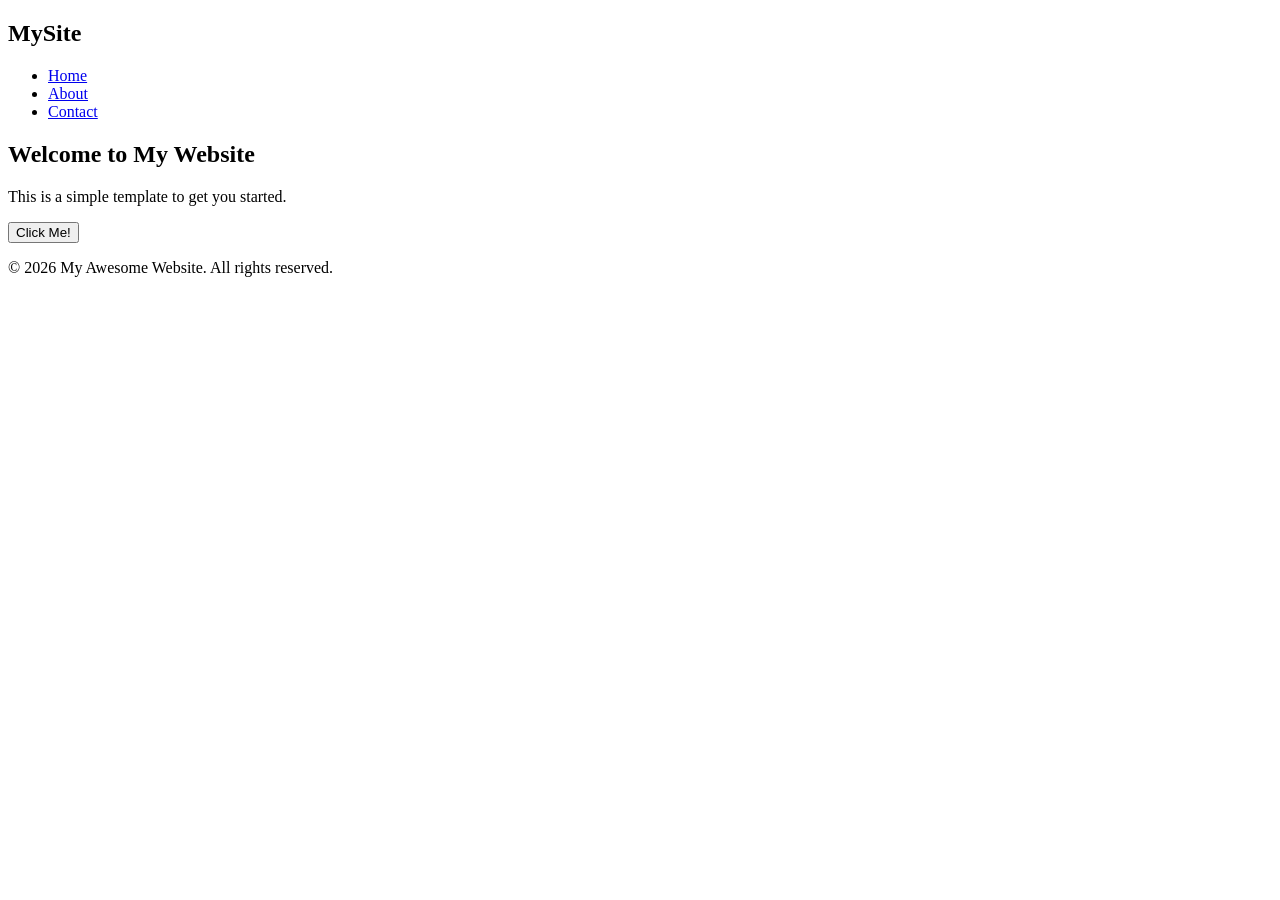
==== index.html @ 42b1008e "Update index.html" ====
<!DOCTYPE html>
<html lang="en">
<head>
    <meta charset="UTF-8">
    <meta name="viewport" content="width=device-width, initial-scale=1.0">
    <title>My Awesome Website</title>
    <link rel="stylesheet" href="style.css">
</head>
<body>

    <header>
        <nav>
            <h2>MySite</h2>
            <ul>
                <li><a href="#home">Home</a></li>
                <li><a href="#about">About</a></li>
                <li><a href="#contact">Contact</a></li>
            </ul>
        </nav>
    </header>

    <main>
        <section id="home" class="hero">
            <h1>Welcome to My Website</h1>
            <p>This is a simple template to get you started.</p>
            <button id="alertBtn">Click Me!</button>
        </section>
    </main>

    <footer>
        <p>&copy; 2026 My Awesome Website. All rights reserved.</p>
    </footer>

    <script src="script.js"></script>
</body>
</html>
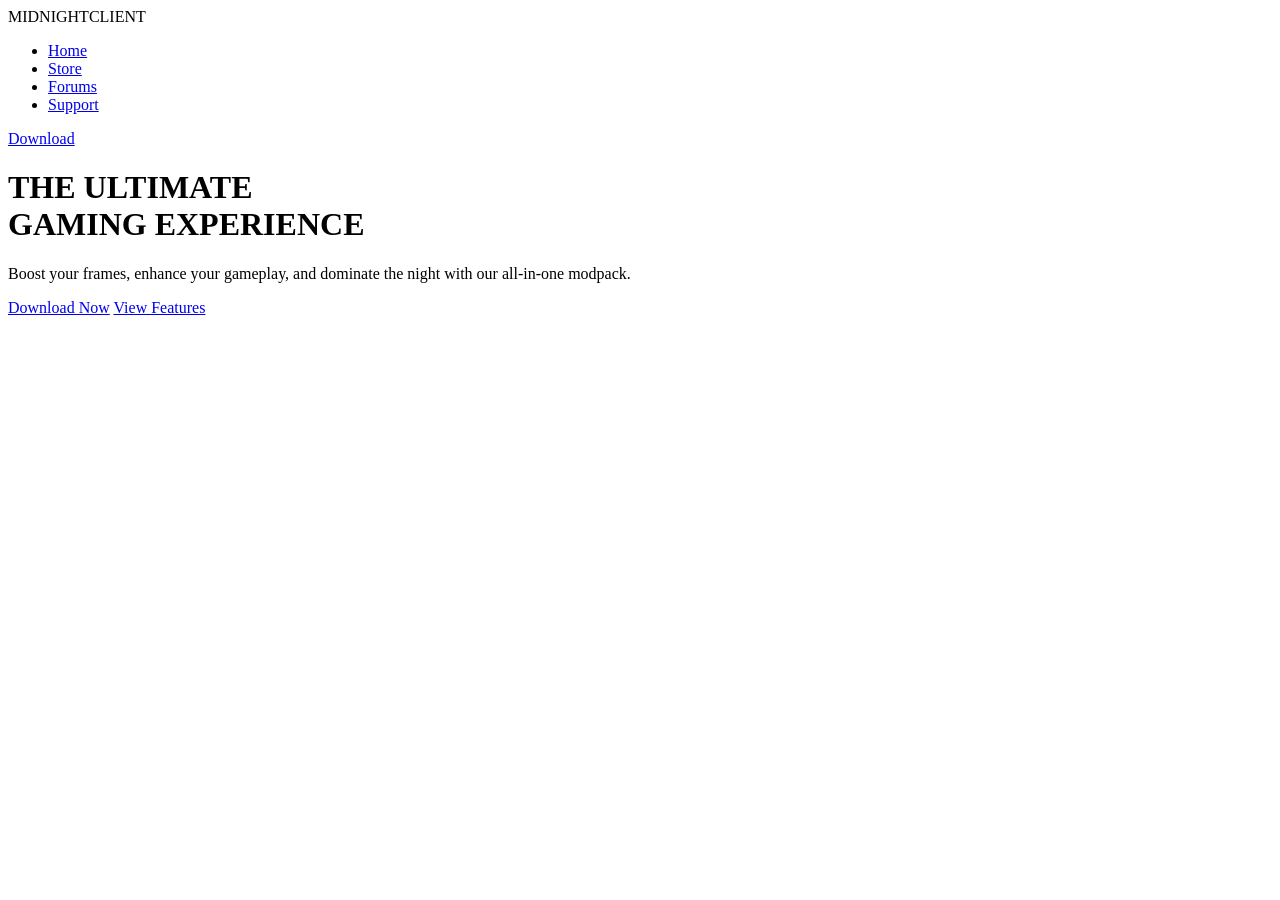
==== commit 4aaa9e45: "Update index.html" ====
--- a/index.html
+++ b/index.html
@@ -1,38 +1,39 @@
-
-
 <!DOCTYPE html>
 <html lang="en">
 <head>
     <meta charset="UTF-8">
     <meta name="viewport" content="width=device-width, initial-scale=1.0">
-    <title>My Awesome Website</title>
+    <title>Midnight Client</title>
     <link rel="stylesheet" href="style.css">
+    <!-- Importing a bold, clean font -->
+    <link href="https://fonts.googleapis.com/css2?family=Montserrat:wght@400;700;900&display=swap" rel="stylesheet">
 </head>
 <body>
 
-    <header>
-        <nav>
-            <h2>MySite</h2>
-            <ul>
-                <li><a href="#home">Home</a></li>
-                <li><a href="#about">About</a></li>
-                <li><a href="#contact">Contact</a></li>
-            </ul>
-        </nav>
-    </header>
+    <!-- Glass Navbar -->
+    <nav class="glass-nav">
+        <div class="logo">MIDNIGHT<span>CLIENT</span></div>
+        <ul class="nav-links">
+            <li><a href="#">Home</a></li>
+            <li><a href="#">Store</a></li>
+            <li><a href="#">Forums</a></li>
+            <li><a href="#">Support</a></li>
+        </ul>
+        <a href="#" class="glass-btn small-btn">Download</a>
+    </nav>
 
-    <main>
-        <section id="home" class="hero">
-            <h1>Welcome to My Website</h1>
-            <p>This is a simple template to get you started.</p>
-            <button id="alertBtn">Click Me!</button>
-        </section>
+    <!-- Hero Section -->
+    <main class="hero">
+        <div class="hero-content">
+            <h1>THE ULTIMATE<br><span>GAMING EXPERIENCE</span></h1>
+            <p>Boost your frames, enhance your gameplay, and dominate the night with our all-in-one modpack.</p>
+            <div class="hero-buttons">
+                <a href="#" class="glass-btn primary-btn">Download Now</a>
+                <a href="#" class="glass-btn secondary-btn">View Features</a>
+            </div>
+        </div>
     </main>
-
-    <footer>
-        <p>&copy; 2026 My Awesome Website. All rights reserved.</p>
-    </footer>
-
+    
     <script src="script.js"></script>
 </body>
 </html>
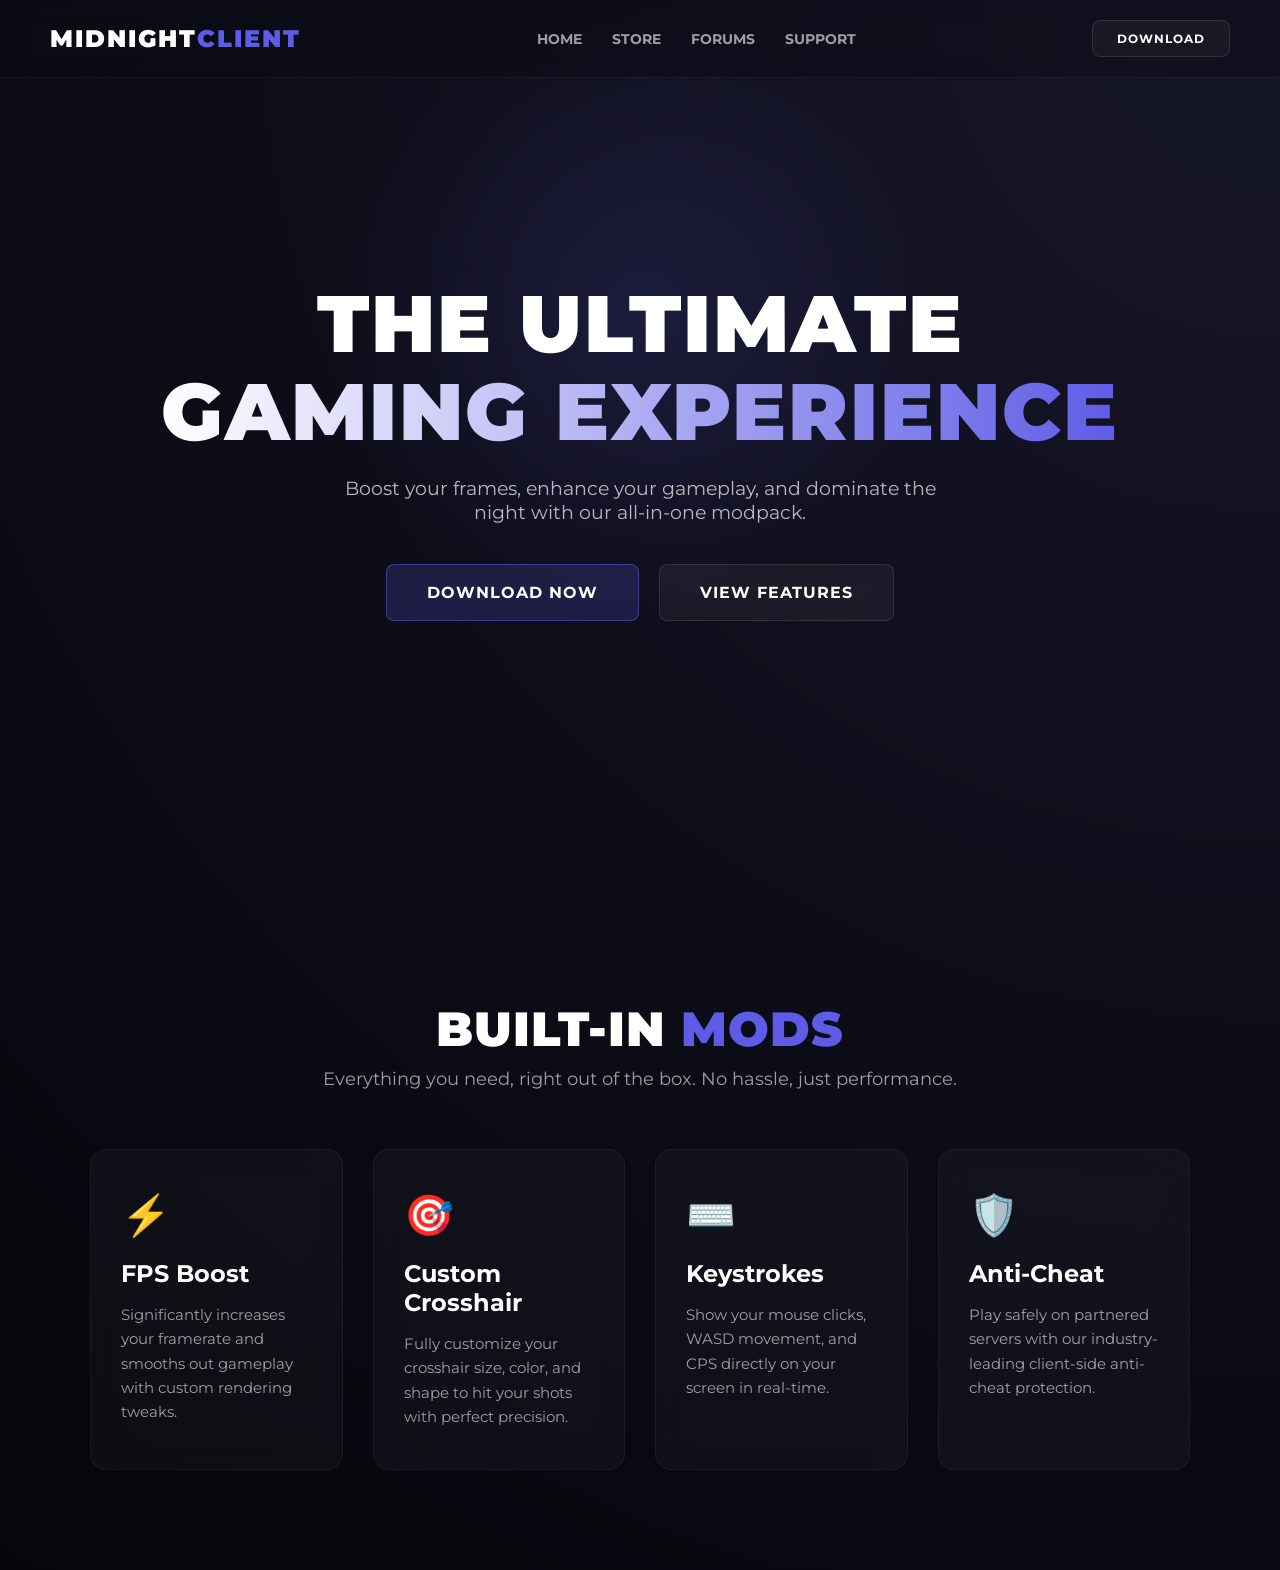
==== commit 8c9a67d3: "Update index.html" ====
--- a/index.html
+++ b/index.html
@@ -4,13 +4,300 @@
     <meta charset="UTF-8">
     <meta name="viewport" content="width=device-width, initial-scale=1.0">
     <title>Midnight Client</title>
-    <link rel="stylesheet" href="style.css">
-    <!-- Importing a bold, clean font -->
     <link href="https://fonts.googleapis.com/css2?family=Montserrat:wght@400;700;900&display=swap" rel="stylesheet">
+    
+    <style>
+        /* Reset & Fonts */
+        * {
+            margin: 0;
+            padding: 0;
+            box-sizing: border-box;
+            font-family: 'Montserrat', sans-serif;
+        }
+
+        /* Midnight Theme Background */
+        body {
+            background: radial-gradient(circle at top right, #16162a 0%, #05050a 100%);
+            color: #ffffff;
+            min-height: 100vh;
+            overflow-x: hidden;
+            position: relative;
+        }
+
+        /* Subtle ambient background glow */
+        body::before {
+            content: '';
+            position: absolute;
+            top: 20%;
+            left: 50%;
+            width: 600px;
+            height: 600px;
+            background: radial-gradient(circle, rgba(94, 92, 230, 0.15) 0%, rgba(0,0,0,0) 70%);
+            transform: translate(-50%, -50%);
+            z-index: -1;
+        }
+
+        /* Glass Navbar */
+        .glass-nav {
+            display: flex;
+            justify-content: space-between;
+            align-items: center;
+            padding: 20px 50px;
+            position: fixed;
+            width: 100%;
+            top: 0;
+            z-index: 100;
+            background: rgba(10, 10, 18, 0.4);
+            backdrop-filter: blur(12px);
+            -webkit-backdrop-filter: blur(12px);
+            border-bottom: 1px solid rgba(255, 255, 255, 0.05);
+        }
+
+        .logo {
+            font-size: 24px;
+            font-weight: 900;
+            letter-spacing: 2px;
+        }
+
+        .logo span {
+            color: #5e5ce6;
+        }
+
+        .nav-links {
+            display: flex;
+            list-style: none;
+            gap: 30px;
+        }
+
+        .nav-links a {
+            color: rgba(255, 255, 255, 0.6);
+            text-decoration: none;
+            font-weight: 700;
+            font-size: 14px;
+            text-transform: uppercase;
+            transition: color 0.3s ease;
+        }
+
+        .nav-links a:hover {
+            color: #ffffff;
+        }
+
+        /* Glass Buttons */
+        .glass-btn {
+            display: inline-block;
+            text-decoration: none;
+            color: #ffffff;
+            font-weight: 700;
+            text-transform: uppercase;
+            letter-spacing: 1px;
+            background: rgba(255, 255, 255, 0.05);
+            backdrop-filter: blur(10px);
+            -webkit-backdrop-filter: blur(10px);
+            border: 1px solid rgba(255, 255, 255, 0.1);
+            border-radius: 8px;
+            transition: all 0.3s ease;
+            cursor: pointer;
+            position: relative;
+            overflow: hidden;
+        }
+
+        .glass-btn::before {
+            content: '';
+            position: absolute;
+            top: 0; left: -100%; width: 50%; height: 100%;
+            background: linear-gradient(to right, rgba(255,255,255,0) 0%, rgba(255,255,255,0.1) 50%, rgba(255,255,255,0) 100%);
+            transform: skewX(-25deg);
+            transition: all 0.5s ease;
+        }
+
+        .glass-btn:hover::before {
+            left: 150%;
+        }
+
+        .glass-btn:hover {
+            background: rgba(255, 255, 255, 0.1);
+            border: 1px solid rgba(255, 255, 255, 0.2);
+            box-shadow: 0 0 20px rgba(94, 92, 230, 0.4);
+            transform: translateY(-2px);
+        }
+
+        .small-btn {
+            padding: 10px 24px;
+            font-size: 12px;
+        }
+
+        .primary-btn {
+            padding: 18px 40px;
+            font-size: 16px;
+            background: rgba(94, 92, 230, 0.2);
+            border: 1px solid rgba(94, 92, 230, 0.5);
+        }
+
+        .primary-btn:hover {
+            background: rgba(94, 92, 230, 0.4);
+        }
+
+        .secondary-btn {
+            padding: 18px 40px;
+            font-size: 16px;
+        }
+
+        /* Hero Section */
+        .hero {
+            height: 100vh;
+            display: flex;
+            align-items: center;
+            justify-content: center;
+            text-align: center;
+            padding: 0 20px;
+        }
+
+        .hero-content h1 {
+            font-size: 5rem;
+            font-weight: 900;
+            line-height: 1.1;
+            margin-bottom: 20px;
+            letter-spacing: 2px;
+        }
+
+        .hero-content h1 span {
+            background: linear-gradient(90deg, #ffffff, #5e5ce6);
+            -webkit-background-clip: text;
+            -webkit-text-fill-color: transparent;
+        }
+
+        .hero-content p {
+            font-size: 1.2rem;
+            color: rgba(255, 255, 255, 0.7);
+            margin-bottom: 40px;
+            max-width: 600px;
+            margin-left: auto;
+            margin-right: auto;
+        }
+
+        .hero-buttons {
+            display: flex;
+            justify-content: center;
+            gap: 20px;
+        }
+
+        /* Features Section */
+        .features {
+            padding: 100px 50px;
+            max-width: 1200px;
+            margin: 0 auto;
+        }
+
+        .features-header {
+            text-align: center;
+            margin-bottom: 60px;
+        }
+
+        .features-header h2 {
+            font-size: 3rem;
+            font-weight: 900;
+            letter-spacing: 1px;
+        }
+
+        .features-header h2 span {
+            color: #5e5ce6;
+        }
+
+        .features-header p {
+            color: rgba(255, 255, 255, 0.6);
+            margin-top: 10px;
+            font-size: 1.1rem;
+        }
+
+        /* Responsive Grid Layout */
+        .features-grid {
+            display: grid;
+            grid-template-columns: repeat(auto-fit, minmax(250px, 1fr));
+            gap: 30px;
+        }
+
+        /* Glassmorphism Cards */
+        .glass-card {
+            background: rgba(255, 255, 255, 0.03);
+            backdrop-filter: blur(16px);
+            -webkit-backdrop-filter: blur(16px);
+            border: 1px solid rgba(255, 255, 255, 0.05);
+            border-radius: 16px;
+            padding: 40px 30px;
+            transition: all 0.4s ease;
+            position: relative;
+            overflow: hidden;
+            cursor: default;
+        }
+
+        .glass-card::before {
+            content: '';
+            position: absolute;
+            top: -50%; 
+            left: -50%; 
+            width: 200%; 
+            height: 200%;
+            background: radial-gradient(circle, rgba(94, 92, 230, 0.15) 0%, rgba(0,0,0,0) 60%);
+            opacity: 0;
+            transition: opacity 0.4s ease;
+            pointer-events: none;
+            z-index: 0;
+        }
+
+        .glass-card:hover::before {
+            opacity: 1;
+        }
+
+        .glass-card:hover {
+            transform: translateY(-10px);
+            border-color: rgba(94, 92, 230, 0.4);
+            box-shadow: 0 15px 30px rgba(0, 0, 0, 0.5), 0 0 20px rgba(94, 92, 230, 0.2);
+        }
+
+        .card-icon, .glass-card h3, .glass-card p {
+            position: relative;
+            z-index: 1;
+        }
+
+        .card-icon {
+            font-size: 2.5rem;
+            margin-bottom: 20px;
+        }
+
+        .glass-card h3 {
+            font-size: 1.5rem;
+            margin-bottom: 15px;
+            font-weight: 700;
+        }
+
+        .glass-card p {
+            color: rgba(255, 255, 255, 0.6);
+            font-size: 0.95rem;
+            line-height: 1.6;
+        }
+
+        /* Mobile Adjustments */
+        @media (max-width: 768px) {
+            .features {
+                padding: 60px 20px;
+            }
+            .features-header h2 {
+                font-size: 2.2rem;
+            }
+            .hero-content h1 {
+                font-size: 3rem;
+            }
+            .nav-links {
+                display: none; /* Hides links on small screens for cleaner look */
+            }
+            .hero-buttons {
+                flex-direction: column;
+            }
+        }
+    </style>
 </head>
 <body>
 
-    <!-- Glass Navbar -->
     <nav class="glass-nav">
         <div class="logo">MIDNIGHT<span>CLIENT</span></div>
         <ul class="nav-links">
@@ -22,18 +309,70 @@
         <a href="#" class="glass-btn small-btn">Download</a>
     </nav>
 
-    <!-- Hero Section -->
     <main class="hero">
         <div class="hero-content">
             <h1>THE ULTIMATE<br><span>GAMING EXPERIENCE</span></h1>
             <p>Boost your frames, enhance your gameplay, and dominate the night with our all-in-one modpack.</p>
             <div class="hero-buttons">
                 <a href="#" class="glass-btn primary-btn">Download Now</a>
-                <a href="#" class="glass-btn secondary-btn">View Features</a>
+                <a href="#features" class="glass-btn secondary-btn">View Features</a>
             </div>
         </div>
     </main>
+
+    <section class="features" id="features">
+        <div class="features-header">
+            <h2>BUILT-IN <span>MODS</span></h2>
+            <p>Everything you need, right out of the box. No hassle, just performance.</p>
+        </div>
+        
+        <div class="features-grid">
+            <div class="glass-card">
+                <div class="card-icon">⚡</div>
+                <h3>FPS Boost</h3>
+                <p>Significantly increases your framerate and smooths out gameplay with custom rendering tweaks.</p>
+            </div>
+            
+            <div class="glass-card">
+                <div class="card-icon">🎯</div>
+                <h3>Custom Crosshair</h3>
+                <p>Fully customize your crosshair size, color, and shape to hit your shots with perfect precision.</p>
+            </div>
+            
+            <div class="glass-card">
+                <div class="card-icon">⌨️</div>
+                <h3>Keystrokes</h3>
+                <p>Show your mouse clicks, WASD movement, and CPS directly on your screen in real-time.</p>
+            </div>
+            
+            <div class="glass-card">
+                <div class="card-icon">🛡️</div>
+                <h3>Anti-Cheat</h3>
+                <p>Play safely on partnered servers with our industry-leading client-side anti-cheat protection.</p>
+            </div>
+        </div>
+    </section>
     
-    <script src="script.js"></script>
+    <script>
+        document.addEventListener("DOMContentLoaded", () => {
+            const buttons = document.querySelectorAll('.glass-btn');
+
+            // Add a tactile "press" effect when clicking the glass buttons
+            buttons.forEach(btn => {
+                btn.addEventListener('mousedown', () => {
+                    btn.style.transform = 'translateY(2px) scale(0.98)';
+                });
+                
+                btn.addEventListener('mouseup', () => {
+                    btn.style.transform = 'translateY(-2px) scale(1)';
+                });
+                
+                btn.addEventListener('mouseleave', () => {
+                    // Resets the button if the user drags their mouse off while clicking
+                    btn.style.transform = 'translateY(0) scale(1)';
+                });
+            });
+        });
+    </script>
 </body>
 </html>
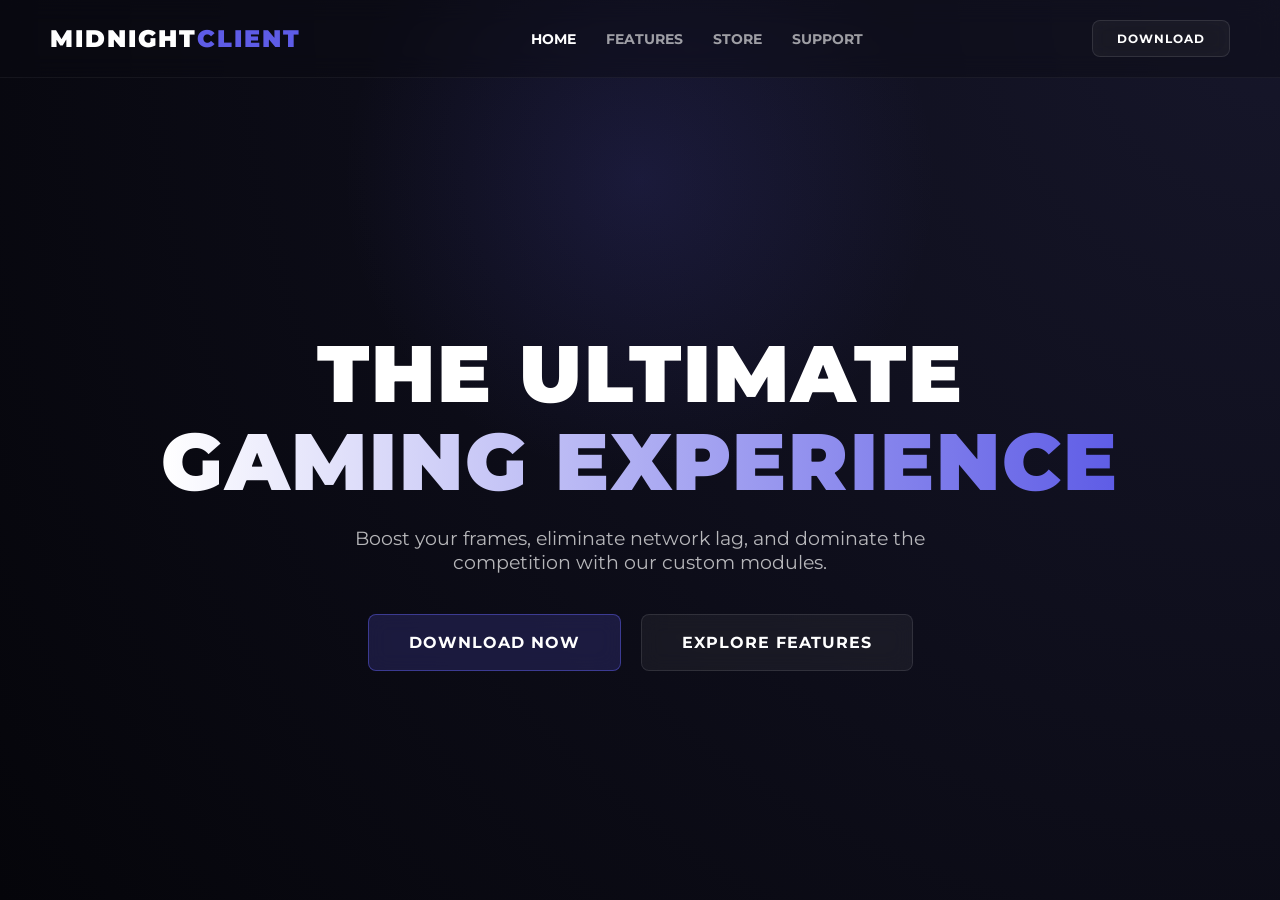
==== commit 069c07f1: "Update index.html" ====
--- a/index.html
+++ b/index.html
@@ -24,7 +24,7 @@
             position: relative;
         }
 
-        /* Subtle ambient background glow */
+        /* Ambient background glow */
         body::before {
             content: '';
             position: absolute;
@@ -57,6 +57,7 @@
             font-size: 24px;
             font-weight: 900;
             letter-spacing: 2px;
+            cursor: pointer;
         }
 
         .logo span {
@@ -76,10 +77,25 @@
             font-size: 14px;
             text-transform: uppercase;
             transition: color 0.3s ease;
-        }
-
-        .nav-links a:hover {
+            cursor: pointer;
+        }
+
+        .nav-links a:hover, .nav-links a.active-link {
             color: #ffffff;
+        }
+
+        /* Dynamic Page Handling */
+        .page {
+            display: none; /* Hidden by default */
+            opacity: 0;
+            transition: opacity 0.4s ease-in-out;
+            padding-top: 100px; /* Space for fixed navbar */
+            min-height: 100vh;
+        }
+
+        .page.active {
+            display: block; /* Show active page */
+            opacity: 1;
         }
 
         /* Glass Buttons */
@@ -142,9 +158,9 @@
             font-size: 16px;
         }
 
-        /* Hero Section */
+        /* HOME PAGE VIEW */
         .hero {
-            height: 100vh;
+            height: calc(100vh - 100px);
             display: flex;
             align-items: center;
             justify-content: center;
@@ -181,9 +197,9 @@
             gap: 20px;
         }
 
-        /* Features Section */
-        .features {
-            padding: 100px 50px;
+        /* FEATURES PAGE VIEW */
+        .features-container {
+            padding: 60px 50px;
             max-width: 1200px;
             margin: 0 auto;
         }
@@ -194,7 +210,7 @@
         }
 
         .features-header h2 {
-            font-size: 3rem;
+            font-size: 3.5rem;
             font-weight: 900;
             letter-spacing: 1px;
         }
@@ -206,19 +222,19 @@
         .features-header p {
             color: rgba(255, 255, 255, 0.6);
             margin-top: 10px;
-            font-size: 1.1rem;
-        }
-
-        /* Responsive Grid Layout */
+            font-size: 1.2rem;
+        }
+
+        /* Main Feature Highlights */
         .features-grid {
             display: grid;
-            grid-template-columns: repeat(auto-fit, minmax(250px, 1fr));
+            grid-template-columns: repeat(auto-fit, minmax(300px, 1fr));
             gap: 30px;
-        }
-
-        /* Glassmorphism Cards */
+            margin-bottom: 80px;
+        }
+
         .glass-card {
-            background: rgba(255, 255, 255, 0.03);
+            background: rgba(255, 255, 255, 0.02);
             backdrop-filter: blur(16px);
             -webkit-backdrop-filter: blur(16px);
             border: 1px solid rgba(255, 255, 255, 0.05);
@@ -227,70 +243,89 @@
             transition: all 0.4s ease;
             position: relative;
             overflow: hidden;
-            cursor: default;
-        }
-
-        .glass-card::before {
-            content: '';
-            position: absolute;
-            top: -50%; 
-            left: -50%; 
-            width: 200%; 
-            height: 200%;
-            background: radial-gradient(circle, rgba(94, 92, 230, 0.15) 0%, rgba(0,0,0,0) 60%);
-            opacity: 0;
-            transition: opacity 0.4s ease;
-            pointer-events: none;
-            z-index: 0;
-        }
-
-        .glass-card:hover::before {
-            opacity: 1;
         }
 
         .glass-card:hover {
-            transform: translateY(-10px);
+            transform: translateY(-8px);
             border-color: rgba(94, 92, 230, 0.4);
             box-shadow: 0 15px 30px rgba(0, 0, 0, 0.5), 0 0 20px rgba(94, 92, 230, 0.2);
         }
 
-        .card-icon, .glass-card h3, .glass-card p {
-            position: relative;
-            z-index: 1;
-        }
-
         .card-icon {
-            font-size: 2.5rem;
+            font-size: 3rem;
             margin-bottom: 20px;
+            display: inline-block;
         }
 
         .glass-card h3 {
-            font-size: 1.5rem;
+            font-size: 1.6rem;
             margin-bottom: 15px;
             font-weight: 700;
         }
 
         .glass-card p {
             color: rgba(255, 255, 255, 0.6);
-            font-size: 0.95rem;
+            font-size: 1rem;
             line-height: 1.6;
+        }
+
+        /* OS Compatibility Sector */
+        .os-section {
+            text-align: center;
+            background: rgba(255, 255, 255, 0.01);
+            border: 1px solid rgba(255, 255, 255, 0.03);
+            padding: 50px;
+            border-radius: 24px;
+            backdrop-filter: blur(10px);
+        }
+
+        .os-section h3 {
+            font-size: 2rem;
+            margin-bottom: 15px;
+            font-weight: 700;
+        }
+
+        .os-section p {
+            color: rgba(255, 255, 255, 0.5);
+            margin-bottom: 40px;
+        }
+
+        .os-grid {
+            display: flex;
+            justify-content: center;
+            gap: 25px;
+            flex-wrap: wrap;
+        }
+
+        .os-card {
+            padding: 20px 40px;
+            min-width: 200px;
+            text-align: center;
+        }
+
+        .os-icon {
+            font-size: 2rem;
+            margin-bottom: 10px;
         }
 
         /* Mobile Adjustments */
         @media (max-width: 768px) {
-            .features {
-                padding: 60px 20px;
+            .features-container {
+                padding: 40px 20px;
             }
             .features-header h2 {
-                font-size: 2.2rem;
+                font-size: 2.5rem;
             }
             .hero-content h1 {
-                font-size: 3rem;
+                font-size: 2.8rem;
             }
             .nav-links {
-                display: none; /* Hides links on small screens for cleaner look */
+                display: none; /* Kept simple for mobile layout */
             }
             .hero-buttons {
+                flex-direction: column;
+            }
+            .os-grid {
                 flex-direction: column;
             }
         }
@@ -299,65 +334,107 @@
 <body>
 
     <nav class="glass-nav">
-        <div class="logo">MIDNIGHT<span>CLIENT</span></div>
+        <div class="logo" onclick="switchPage('home')">MIDNIGHT<span>CLIENT</span></div>
         <ul class="nav-links">
-            <li><a href="#">Home</a></li>
+            <li><a id="nav-home" class="active-link" onclick="switchPage('home')">Home</a></li>
+            <li><a id="nav-features" onclick="switchPage('features')">Features</a></li>
             <li><a href="#">Store</a></li>
-            <li><a href="#">Forums</a></li>
             <li><a href="#">Support</a></li>
         </ul>
-        <a href="#" class="glass-btn small-btn">Download</a>
+        <a id="download-shortcut" onclick="switchPage('features')" class="glass-btn small-btn">Download</a>
     </nav>
 
-    <main class="hero">
-        <div class="hero-content">
-            <h1>THE ULTIMATE<br><span>GAMING EXPERIENCE</span></h1>
-            <p>Boost your frames, enhance your gameplay, and dominate the night with our all-in-one modpack.</p>
-            <div class="hero-buttons">
-                <a href="#" class="glass-btn primary-btn">Download Now</a>
-                <a href="#features" class="glass-btn secondary-btn">View Features</a>
+    <div id="page-home" class="page active">
+        <main class="hero">
+            <div class="hero-content">
+                <h1>THE ULTIMATE<br><span>GAMING EXPERIENCE</span></h1>
+                <p>Boost your frames, eliminate network lag, and dominate the competition with our custom modules.</p>
+                <div class="hero-buttons">
+                    <a onclick="switchPage('features')" class="glass-btn primary-btn">Download Now</a>
+                    <a onclick="switchPage('features')" class="glass-btn secondary-btn">Explore Features</a>
+                </div>
             </div>
-        </div>
-    </main>
-
-    <section class="features" id="features">
-        <div class="features-header">
-            <h2>BUILT-IN <span>MODS</span></h2>
-            <p>Everything you need, right out of the box. No hassle, just performance.</p>
-        </div>
-        
-        <div class="features-grid">
-            <div class="glass-card">
-                <div class="card-icon">⚡</div>
-                <h3>FPS Boost</h3>
-                <p>Significantly increases your framerate and smooths out gameplay with custom rendering tweaks.</p>
+        </main>
+    </div>
+
+    <div id="page-features" class="page">
+        <section class="features-container">
+            <div class="features-header">
+                <h2>CLIENT <span>FEATURES</span></h2>
+                <p>Engineered for competitive players who demand absolute performance.</p>
             </div>
             
-            <div class="glass-card">
-                <div class="card-icon">🎯</div>
-                <h3>Custom Crosshair</h3>
-                <p>Fully customize your crosshair size, color, and shape to hit your shots with perfect precision.</p>
+            <div class="features-grid">
+                <div class="glass-card">
+                    <span class="card-icon">🌐</span>
+                    <h3>Ping Booster</h3>
+                    <p>Optimizes network packets and stabilizes your connection route to game servers, heavily reducing registry delays and routing spikes.</p>
+                </div>
+                
+                <div class="glass-card">
+                    <span class="card-icon">⚡</span>
+                    <h3>FPS Booster</h3>
+                    <p>Features enhanced multithreaded rendering, optimized entities, and custom fast-math algorithms to triple your frame rate instantly.</p>
+                </div>
+                
+                <div class="glass-card">
+                    <span class="card-icon">⚙️</span>
+                    <h3>150+ Modules</h3>
+                    <p>Fully customize your UI, keystrokes, crosshairs, armor status, mini-maps, and HUD elements with a sprawling, toggleable mod repository.</p>
+                </div>
             </div>
-            
-            <div class="glass-card">
-                <div class="card-icon">⌨️</div>
-                <h3>Keystrokes</h3>
-                <p>Show your mouse clicks, WASD movement, and CPS directly on your screen in real-time.</p>
+
+            <div class="os-section">
+                <h3>Cross-Platform Deployment</h3>
+                <p>Midnight Client runs natively on your favorite operating systems with 0-setup installation processes.</p>
+                
+                <div class="os-grid">
+                    <div class="glass-btn os-card">
+                        <div class="os-icon">🪟</div>
+                        <div>Windows OS</div>
+                    </div>
+                    <div class="glass-btn os-card">
+                        <div class="os-icon">🍏</div>
+                        <div>macOS</div>
+                    </div>
+                    <div class="glass-btn os-card">
+                        <div class="os-icon">🐧</div>
+                        <div>LinuxOS</div>
+                    </div>
+                </div>
             </div>
-            
-            <div class="glass-card">
-                <div class="card-icon">🛡️</div>
-                <h3>Anti-Cheat</h3>
-                <p>Play safely on partnered servers with our industry-leading client-side anti-cheat protection.</p>
-            </div>
-        </div>
-    </section>
+        </section>
+    </div>
     
     <script>
+        // Simple Page Router Function
+        function switchPage(pageId) {
+            // Hide all pages and remove active styling from nav links
+            document.querySelectorAll('.page').forEach(page => {
+                page.classList.remove('active');
+            });
+            document.querySelectorAll('.nav-links a').forEach(link => {
+                link.classList.remove('active-link');
+            });
+
+            // Activate chosen page view
+            const targetedPage = document.getElementById(`page-${pageId}`);
+            targetedPage.classList.add('active');
+            
+            // Highlight current link in navigation bar
+            const targetedNavLink = document.getElementById(`nav-${pageId}`);
+            if (targetedNavLink) {
+                targetedNavLink.classList.add('active-link');
+            }
+
+            // Scroll to the very top smoothly when changing "pages"
+            window.scrollTo({ top: 0, behavior: 'smooth' });
+        }
+
+        // Tactile Press Effect for Glass Buttons
         document.addEventListener("DOMContentLoaded", () => {
             const buttons = document.querySelectorAll('.glass-btn');
 
-            // Add a tactile "press" effect when clicking the glass buttons
             buttons.forEach(btn => {
                 btn.addEventListener('mousedown', () => {
                     btn.style.transform = 'translateY(2px) scale(0.98)';
@@ -368,8 +445,7 @@
                 });
                 
                 btn.addEventListener('mouseleave', () => {
-                    // Resets the button if the user drags their mouse off while clicking
-                    btn.style.transform = 'translateY(0) scale(1)';
+                    btn.style.transform = '';
                 });
             });
         });
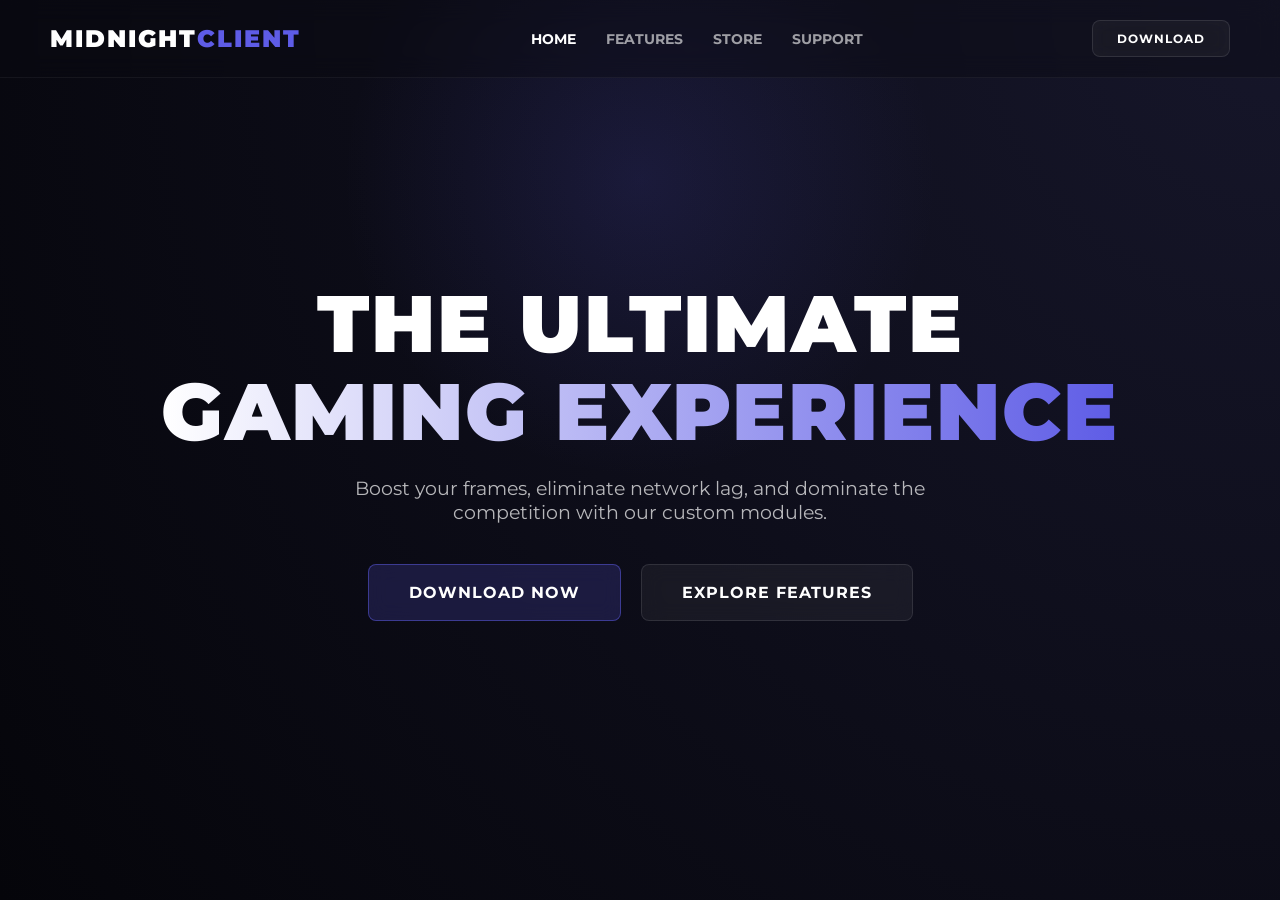
==== commit 51908eca: "Update index.html" ====
--- a/index.html
+++ b/index.html
@@ -3,452 +3,33 @@
 <head>
     <meta charset="UTF-8">
     <meta name="viewport" content="width=device-width, initial-scale=1.0">
-    <title>Midnight Client</title>
+    <title>Midnight Client | Home</title>
     <link href="https://fonts.googleapis.com/css2?family=Montserrat:wght@400;700;900&display=swap" rel="stylesheet">
-    
-    <style>
-        /* Reset & Fonts */
-        * {
-            margin: 0;
-            padding: 0;
-            box-sizing: border-box;
-            font-family: 'Montserrat', sans-serif;
-        }
-
-        /* Midnight Theme Background */
-        body {
-            background: radial-gradient(circle at top right, #16162a 0%, #05050a 100%);
-            color: #ffffff;
-            min-height: 100vh;
-            overflow-x: hidden;
-            position: relative;
-        }
-
-        /* Ambient background glow */
-        body::before {
-            content: '';
-            position: absolute;
-            top: 20%;
-            left: 50%;
-            width: 600px;
-            height: 600px;
-            background: radial-gradient(circle, rgba(94, 92, 230, 0.15) 0%, rgba(0,0,0,0) 70%);
-            transform: translate(-50%, -50%);
-            z-index: -1;
-        }
-
-        /* Glass Navbar */
-        .glass-nav {
-            display: flex;
-            justify-content: space-between;
-            align-items: center;
-            padding: 20px 50px;
-            position: fixed;
-            width: 100%;
-            top: 0;
-            z-index: 100;
-            background: rgba(10, 10, 18, 0.4);
-            backdrop-filter: blur(12px);
-            -webkit-backdrop-filter: blur(12px);
-            border-bottom: 1px solid rgba(255, 255, 255, 0.05);
-        }
-
-        .logo {
-            font-size: 24px;
-            font-weight: 900;
-            letter-spacing: 2px;
-            cursor: pointer;
-        }
-
-        .logo span {
-            color: #5e5ce6;
-        }
-
-        .nav-links {
-            display: flex;
-            list-style: none;
-            gap: 30px;
-        }
-
-        .nav-links a {
-            color: rgba(255, 255, 255, 0.6);
-            text-decoration: none;
-            font-weight: 700;
-            font-size: 14px;
-            text-transform: uppercase;
-            transition: color 0.3s ease;
-            cursor: pointer;
-        }
-
-        .nav-links a:hover, .nav-links a.active-link {
-            color: #ffffff;
-        }
-
-        /* Dynamic Page Handling */
-        .page {
-            display: none; /* Hidden by default */
-            opacity: 0;
-            transition: opacity 0.4s ease-in-out;
-            padding-top: 100px; /* Space for fixed navbar */
-            min-height: 100vh;
-        }
-
-        .page.active {
-            display: block; /* Show active page */
-            opacity: 1;
-        }
-
-        /* Glass Buttons */
-        .glass-btn {
-            display: inline-block;
-            text-decoration: none;
-            color: #ffffff;
-            font-weight: 700;
-            text-transform: uppercase;
-            letter-spacing: 1px;
-            background: rgba(255, 255, 255, 0.05);
-            backdrop-filter: blur(10px);
-            -webkit-backdrop-filter: blur(10px);
-            border: 1px solid rgba(255, 255, 255, 0.1);
-            border-radius: 8px;
-            transition: all 0.3s ease;
-            cursor: pointer;
-            position: relative;
-            overflow: hidden;
-        }
-
-        .glass-btn::before {
-            content: '';
-            position: absolute;
-            top: 0; left: -100%; width: 50%; height: 100%;
-            background: linear-gradient(to right, rgba(255,255,255,0) 0%, rgba(255,255,255,0.1) 50%, rgba(255,255,255,0) 100%);
-            transform: skewX(-25deg);
-            transition: all 0.5s ease;
-        }
-
-        .glass-btn:hover::before {
-            left: 150%;
-        }
-
-        .glass-btn:hover {
-            background: rgba(255, 255, 255, 0.1);
-            border: 1px solid rgba(255, 255, 255, 0.2);
-            box-shadow: 0 0 20px rgba(94, 92, 230, 0.4);
-            transform: translateY(-2px);
-        }
-
-        .small-btn {
-            padding: 10px 24px;
-            font-size: 12px;
-        }
-
-        .primary-btn {
-            padding: 18px 40px;
-            font-size: 16px;
-            background: rgba(94, 92, 230, 0.2);
-            border: 1px solid rgba(94, 92, 230, 0.5);
-        }
-
-        .primary-btn:hover {
-            background: rgba(94, 92, 230, 0.4);
-        }
-
-        .secondary-btn {
-            padding: 18px 40px;
-            font-size: 16px;
-        }
-
-        /* HOME PAGE VIEW */
-        .hero {
-            height: calc(100vh - 100px);
-            display: flex;
-            align-items: center;
-            justify-content: center;
-            text-align: center;
-            padding: 0 20px;
-        }
-
-        .hero-content h1 {
-            font-size: 5rem;
-            font-weight: 900;
-            line-height: 1.1;
-            margin-bottom: 20px;
-            letter-spacing: 2px;
-        }
-
-        .hero-content h1 span {
-            background: linear-gradient(90deg, #ffffff, #5e5ce6);
-            -webkit-background-clip: text;
-            -webkit-text-fill-color: transparent;
-        }
-
-        .hero-content p {
-            font-size: 1.2rem;
-            color: rgba(255, 255, 255, 0.7);
-            margin-bottom: 40px;
-            max-width: 600px;
-            margin-left: auto;
-            margin-right: auto;
-        }
-
-        .hero-buttons {
-            display: flex;
-            justify-content: center;
-            gap: 20px;
-        }
-
-        /* FEATURES PAGE VIEW */
-        .features-container {
-            padding: 60px 50px;
-            max-width: 1200px;
-            margin: 0 auto;
-        }
-
-        .features-header {
-            text-align: center;
-            margin-bottom: 60px;
-        }
-
-        .features-header h2 {
-            font-size: 3.5rem;
-            font-weight: 900;
-            letter-spacing: 1px;
-        }
-
-        .features-header h2 span {
-            color: #5e5ce6;
-        }
-
-        .features-header p {
-            color: rgba(255, 255, 255, 0.6);
-            margin-top: 10px;
-            font-size: 1.2rem;
-        }
-
-        /* Main Feature Highlights */
-        .features-grid {
-            display: grid;
-            grid-template-columns: repeat(auto-fit, minmax(300px, 1fr));
-            gap: 30px;
-            margin-bottom: 80px;
-        }
-
-        .glass-card {
-            background: rgba(255, 255, 255, 0.02);
-            backdrop-filter: blur(16px);
-            -webkit-backdrop-filter: blur(16px);
-            border: 1px solid rgba(255, 255, 255, 0.05);
-            border-radius: 16px;
-            padding: 40px 30px;
-            transition: all 0.4s ease;
-            position: relative;
-            overflow: hidden;
-        }
-
-        .glass-card:hover {
-            transform: translateY(-8px);
-            border-color: rgba(94, 92, 230, 0.4);
-            box-shadow: 0 15px 30px rgba(0, 0, 0, 0.5), 0 0 20px rgba(94, 92, 230, 0.2);
-        }
-
-        .card-icon {
-            font-size: 3rem;
-            margin-bottom: 20px;
-            display: inline-block;
-        }
-
-        .glass-card h3 {
-            font-size: 1.6rem;
-            margin-bottom: 15px;
-            font-weight: 700;
-        }
-
-        .glass-card p {
-            color: rgba(255, 255, 255, 0.6);
-            font-size: 1rem;
-            line-height: 1.6;
-        }
-
-        /* OS Compatibility Sector */
-        .os-section {
-            text-align: center;
-            background: rgba(255, 255, 255, 0.01);
-            border: 1px solid rgba(255, 255, 255, 0.03);
-            padding: 50px;
-            border-radius: 24px;
-            backdrop-filter: blur(10px);
-        }
-
-        .os-section h3 {
-            font-size: 2rem;
-            margin-bottom: 15px;
-            font-weight: 700;
-        }
-
-        .os-section p {
-            color: rgba(255, 255, 255, 0.5);
-            margin-bottom: 40px;
-        }
-
-        .os-grid {
-            display: flex;
-            justify-content: center;
-            gap: 25px;
-            flex-wrap: wrap;
-        }
-
-        .os-card {
-            padding: 20px 40px;
-            min-width: 200px;
-            text-align: center;
-        }
-
-        .os-icon {
-            font-size: 2rem;
-            margin-bottom: 10px;
-        }
-
-        /* Mobile Adjustments */
-        @media (max-width: 768px) {
-            .features-container {
-                padding: 40px 20px;
-            }
-            .features-header h2 {
-                font-size: 2.5rem;
-            }
-            .hero-content h1 {
-                font-size: 2.8rem;
-            }
-            .nav-links {
-                display: none; /* Kept simple for mobile layout */
-            }
-            .hero-buttons {
-                flex-direction: column;
-            }
-            .os-grid {
-                flex-direction: column;
-            }
-        }
-    </style>
+    <link rel="stylesheet" href="style.css">
 </head>
 <body>
 
     <nav class="glass-nav">
-        <div class="logo" onclick="switchPage('home')">MIDNIGHT<span>CLIENT</span></div>
+        <a href="index.html" class="logo">MIDNIGHT<span>CLIENT</span></a>
         <ul class="nav-links">
-            <li><a id="nav-home" class="active-link" onclick="switchPage('home')">Home</a></li>
-            <li><a id="nav-features" onclick="switchPage('features')">Features</a></li>
+            <li><a href="index.html" class="active-link">Home</a></li>
+            <li><a href="features.html">Features</a></li>
             <li><a href="#">Store</a></li>
             <li><a href="#">Support</a></li>
         </ul>
-        <a id="download-shortcut" onclick="switchPage('features')" class="glass-btn small-btn">Download</a>
+        <a href="features.html" class="glass-btn small-btn">Download</a>
     </nav>
 
-    <div id="page-home" class="page active">
-        <main class="hero">
-            <div class="hero-content">
-                <h1>THE ULTIMATE<br><span>GAMING EXPERIENCE</span></h1>
-                <p>Boost your frames, eliminate network lag, and dominate the competition with our custom modules.</p>
-                <div class="hero-buttons">
-                    <a onclick="switchPage('features')" class="glass-btn primary-btn">Download Now</a>
-                    <a onclick="switchPage('features')" class="glass-btn secondary-btn">Explore Features</a>
-                </div>
+    <main class="hero">
+        <div class="hero-content">
+            <h1>THE ULTIMATE<br><span>GAMING EXPERIENCE</span></h1>
+            <p>Boost your frames, eliminate network lag, and dominate the competition with our custom modules.</p>
+            <div class="hero-buttons">
+                <a href="features.html" class="glass-btn primary-btn">Download Now</a>
+                <a href="features.html" class="glass-btn secondary-btn">Explore Features</a>
             </div>
-        </main>
-    </div>
+        </div>
+    </main>
 
-    <div id="page-features" class="page">
-        <section class="features-container">
-            <div class="features-header">
-                <h2>CLIENT <span>FEATURES</span></h2>
-                <p>Engineered for competitive players who demand absolute performance.</p>
-            </div>
-            
-            <div class="features-grid">
-                <div class="glass-card">
-                    <span class="card-icon">🌐</span>
-                    <h3>Ping Booster</h3>
-                    <p>Optimizes network packets and stabilizes your connection route to game servers, heavily reducing registry delays and routing spikes.</p>
-                </div>
-                
-                <div class="glass-card">
-                    <span class="card-icon">⚡</span>
-                    <h3>FPS Booster</h3>
-                    <p>Features enhanced multithreaded rendering, optimized entities, and custom fast-math algorithms to triple your frame rate instantly.</p>
-                </div>
-                
-                <div class="glass-card">
-                    <span class="card-icon">⚙️</span>
-                    <h3>150+ Modules</h3>
-                    <p>Fully customize your UI, keystrokes, crosshairs, armor status, mini-maps, and HUD elements with a sprawling, toggleable mod repository.</p>
-                </div>
-            </div>
-
-            <div class="os-section">
-                <h3>Cross-Platform Deployment</h3>
-                <p>Midnight Client runs natively on your favorite operating systems with 0-setup installation processes.</p>
-                
-                <div class="os-grid">
-                    <div class="glass-btn os-card">
-                        <div class="os-icon">🪟</div>
-                        <div>Windows OS</div>
-                    </div>
-                    <div class="glass-btn os-card">
-                        <div class="os-icon">🍏</div>
-                        <div>macOS</div>
-                    </div>
-                    <div class="glass-btn os-card">
-                        <div class="os-icon">🐧</div>
-                        <div>LinuxOS</div>
-                    </div>
-                </div>
-            </div>
-        </section>
-    </div>
-    
-    <script>
-        // Simple Page Router Function
-        function switchPage(pageId) {
-            // Hide all pages and remove active styling from nav links
-            document.querySelectorAll('.page').forEach(page => {
-                page.classList.remove('active');
-            });
-            document.querySelectorAll('.nav-links a').forEach(link => {
-                link.classList.remove('active-link');
-            });
-
-            // Activate chosen page view
-            const targetedPage = document.getElementById(`page-${pageId}`);
-            targetedPage.classList.add('active');
-            
-            // Highlight current link in navigation bar
-            const targetedNavLink = document.getElementById(`nav-${pageId}`);
-            if (targetedNavLink) {
-                targetedNavLink.classList.add('active-link');
-            }
-
-            // Scroll to the very top smoothly when changing "pages"
-            window.scrollTo({ top: 0, behavior: 'smooth' });
-        }
-
-        // Tactile Press Effect for Glass Buttons
-        document.addEventListener("DOMContentLoaded", () => {
-            const buttons = document.querySelectorAll('.glass-btn');
-
-            buttons.forEach(btn => {
-                btn.addEventListener('mousedown', () => {
-                    btn.style.transform = 'translateY(2px) scale(0.98)';
-                });
-                
-                btn.addEventListener('mouseup', () => {
-                    btn.style.transform = 'translateY(-2px) scale(1)';
-                });
-                
-                btn.addEventListener('mouseleave', () => {
-                    btn.style.transform = '';
-                });
-            });
-        });
-    </script>
 </body>
 </html>
--- a/style.css
+++ b/style.css
@@ -0,0 +1,323 @@
+/* ==========================================
+   SHARED DESIGN SYSTEM & CONFIG
+   ========================================== */
+* {
+    margin: 0;
+    padding: 0;
+    box-sizing: border-box;
+    font-family: 'Montserrat', sans-serif;
+}
+
+/* Midnight Theme Background */
+body {
+    background: radial-gradient(circle at top right, #16162a 0%, #05050a 100%);
+    color: #ffffff;
+    min-height: 100vh;
+    overflow-x: hidden;
+    position: relative;
+}
+
+/* Ambient background glow */
+body::before {
+    content: '';
+    position: absolute;
+    top: 20%;
+    left: 50%;
+    width: 600px;
+    height: 600px;
+    background: radial-gradient(circle, rgba(94, 92, 230, 0.15) 0%, rgba(0,0,0,0) 70%);
+    transform: translate(-50%, -50%);
+    z-index: -1;
+}
+
+/* ==========================================
+   GLASS NAVIGATION BAR
+   ========================================== */
+.glass-nav {
+    display: flex;
+    justify-content: space-between;
+    align-items: center;
+    padding: 20px 50px;
+    position: fixed;
+    width: 100%;
+    top: 0;
+    z-index: 100;
+    background: rgba(10, 10, 18, 0.4);
+    backdrop-filter: blur(12px);
+    -webkit-backdrop-filter: blur(12px);
+    border-bottom: 1px solid rgba(255, 255, 255, 0.05);
+}
+
+.logo {
+    font-size: 24px;
+    font-weight: 900;
+    letter-spacing: 2px;
+    text-decoration: none;
+    color: white;
+}
+
+.logo span {
+    color: #5e5ce6;
+}
+
+.nav-links {
+    display: flex;
+    list-style: none;
+    gap: 30px;
+}
+
+.nav-links a {
+    color: rgba(255, 255, 255, 0.6);
+    text-decoration: none;
+    font-weight: 700;
+    font-size: 14px;
+    text-transform: uppercase;
+    transition: color 0.3s ease;
+}
+
+.nav-links a:hover, .nav-links a.active-link {
+    color: #ffffff;
+}
+
+/* ==========================================
+   FROSTED GLASS BUTTONS
+   ========================================== */
+.glass-btn {
+    display: inline-block;
+    text-decoration: none;
+    color: #ffffff;
+    font-weight: 700;
+    text-transform: uppercase;
+    letter-spacing: 1px;
+    background: rgba(255, 255, 255, 0.05);
+    backdrop-filter: blur(10px);
+    -webkit-backdrop-filter: blur(10px);
+    border: 1px solid rgba(255, 255, 255, 0.1);
+    border-radius: 8px;
+    transition: all 0.3s cubic-bezier(0.25, 0.8, 0.25, 1);
+    cursor: pointer;
+    position: relative;
+    overflow: hidden;
+}
+
+.glass-btn::before {
+    content: '';
+    position: absolute;
+    top: 0; left: -100%; width: 50%; height: 100%;
+    background: linear-gradient(to right, rgba(255,255,255,0) 0%, rgba(255,255,255,0.1) 50%, rgba(255,255,255,0) 100%);
+    transform: skewX(-25deg);
+    transition: all 0.5s ease;
+}
+
+.glass-btn:hover::before {
+    left: 150%;
+}
+
+.glass-btn:hover {
+    background: rgba(255, 255, 255, 0.1);
+    border: 1px solid rgba(255, 255, 255, 0.2);
+    box-shadow: 0 0 20px rgba(94, 92, 230, 0.4);
+    transform: translateY(-2px);
+}
+
+.glass-btn:active {
+    transform: translateY(1px) scale(0.98);
+}
+
+.small-btn {
+    padding: 10px 24px;
+    font-size: 12px;
+}
+
+.primary-btn {
+    padding: 18px 40px;
+    font-size: 16px;
+    background: rgba(94, 92, 230, 0.2);
+    border: 1px solid rgba(94, 92, 230, 0.5);
+}
+
+.primary-btn:hover {
+    background: rgba(94, 92, 230, 0.4);
+}
+
+.secondary-btn {
+    padding: 18px 40px;
+    font-size: 16px;
+}
+
+/* ==========================================
+   HOME PAGE (HERO)
+   ========================================== */
+.hero {
+    height: 100vh;
+    display: flex;
+    align-items: center;
+    justify-content: center;
+    text-align: center;
+    padding: 0 20px;
+}
+
+.hero-content h1 {
+    font-size: 5rem;
+    font-weight: 900;
+    line-height: 1.1;
+    margin-bottom: 20px;
+    letter-spacing: 2px;
+}
+
+.hero-content h1 span {
+    background: linear-gradient(90deg, #ffffff, #5e5ce6);
+    -webkit-background-clip: text;
+    -webkit-text-fill-color: transparent;
+}
+
+.hero-content p {
+    font-size: 1.2rem;
+    color: rgba(255, 255, 255, 0.7);
+    margin-bottom: 40px;
+    max-width: 600px;
+    margin-left: auto;
+    margin-right: auto;
+}
+
+.hero-buttons {
+    display: flex;
+    justify-content: center;
+    gap: 20px;
+}
+
+/* ==========================================
+   FEATURES PAGE LAYOUT
+   ========================================== */
+.features-container {
+    padding: 140px 50px 80px 50px;
+    max-width: 1200px;
+    margin: 0 auto;
+}
+
+.features-header {
+    text-align: center;
+    margin-bottom: 60px;
+}
+
+.features-header h2 {
+    font-size: 3.5rem;
+    font-weight: 900;
+    letter-spacing: 1px;
+}
+
+.features-header h2 span {
+    color: #5e5ce6;
+}
+
+.features-header p {
+    color: rgba(255, 255, 255, 0.6);
+    margin-top: 10px;
+    font-size: 1.2rem;
+}
+
+.features-grid {
+    display: grid;
+    grid-template-columns: repeat(auto-fit, minmax(300px, 1fr));
+    gap: 30px;
+    margin-bottom: 80px;
+}
+
+.glass-card {
+    background: rgba(255, 255, 255, 0.02);
+    backdrop-filter: blur(16px);
+    -webkit-backdrop-filter: blur(16px);
+    border: 1px solid rgba(255, 255, 255, 0.05);
+    border-radius: 16px;
+    padding: 40px 30px;
+    transition: all 0.4s ease;
+    position: relative;
+    overflow: hidden;
+}
+
+.glass-card:hover {
+    transform: translateY(-8px);
+    border-color: rgba(94, 92, 230, 0.4);
+    box-shadow: 0 15px 30px rgba(0, 0, 0, 0.5), 0 0 20px rgba(94, 92, 230, 0.2);
+}
+
+.card-icon {
+    font-size: 3rem;
+    margin-bottom: 20px;
+    display: inline-block;
+}
+
+.glass-card h3 {
+    font-size: 1.6rem;
+    margin-bottom: 15px;
+    font-weight: 700;
+}
+
+.glass-card p {
+    color: rgba(255, 255, 255, 0.6);
+    font-size: 1rem;
+    line-height: 1.6;
+}
+
+/* OS COMPATIBILITY SECTION */
+.os-section {
+    text-align: center;
+    background: rgba(255, 255, 255, 0.01);
+    border: 1px solid rgba(255, 255, 255, 0.03);
+    padding: 50px;
+    border-radius: 24px;
+    backdrop-filter: blur(10px);
+}
+
+.os-section h3 {
+    font-size: 2rem;
+    margin-bottom: 15px;
+    font-weight: 700;
+}
+
+.os-section p {
+    color: rgba(255, 255, 255, 0.5);
+    margin-bottom: 40px;
+}
+
+.os-grid {
+    display: flex;
+    justify-content: center;
+    gap: 25px;
+    flex-wrap: wrap;
+}
+
+.os-card {
+    padding: 20px 40px;
+    min-width: 200px;
+    text-align: center;
+}
+
+.os-icon {
+    font-size: 2rem;
+    margin-bottom: 10px;
+}
+
+/* ==========================================
+   RESPONSIVE DESIGN (MOBILE)
+   ========================================== */
+@media (max-width: 768px) {
+    .features-container {
+        padding: 120px 20px 40px 20px;
+    }
+    .features-header h2 {
+        font-size: 2.5rem;
+    }
+    .hero-content h1 {
+        font-size: 2.8rem;
+    }
+    .nav-links {
+        display: none;
+    }
+    .hero-buttons {
+        flex-direction: column;
+    }
+    .os-grid {
+        flex-direction: column;
+    }
+}
